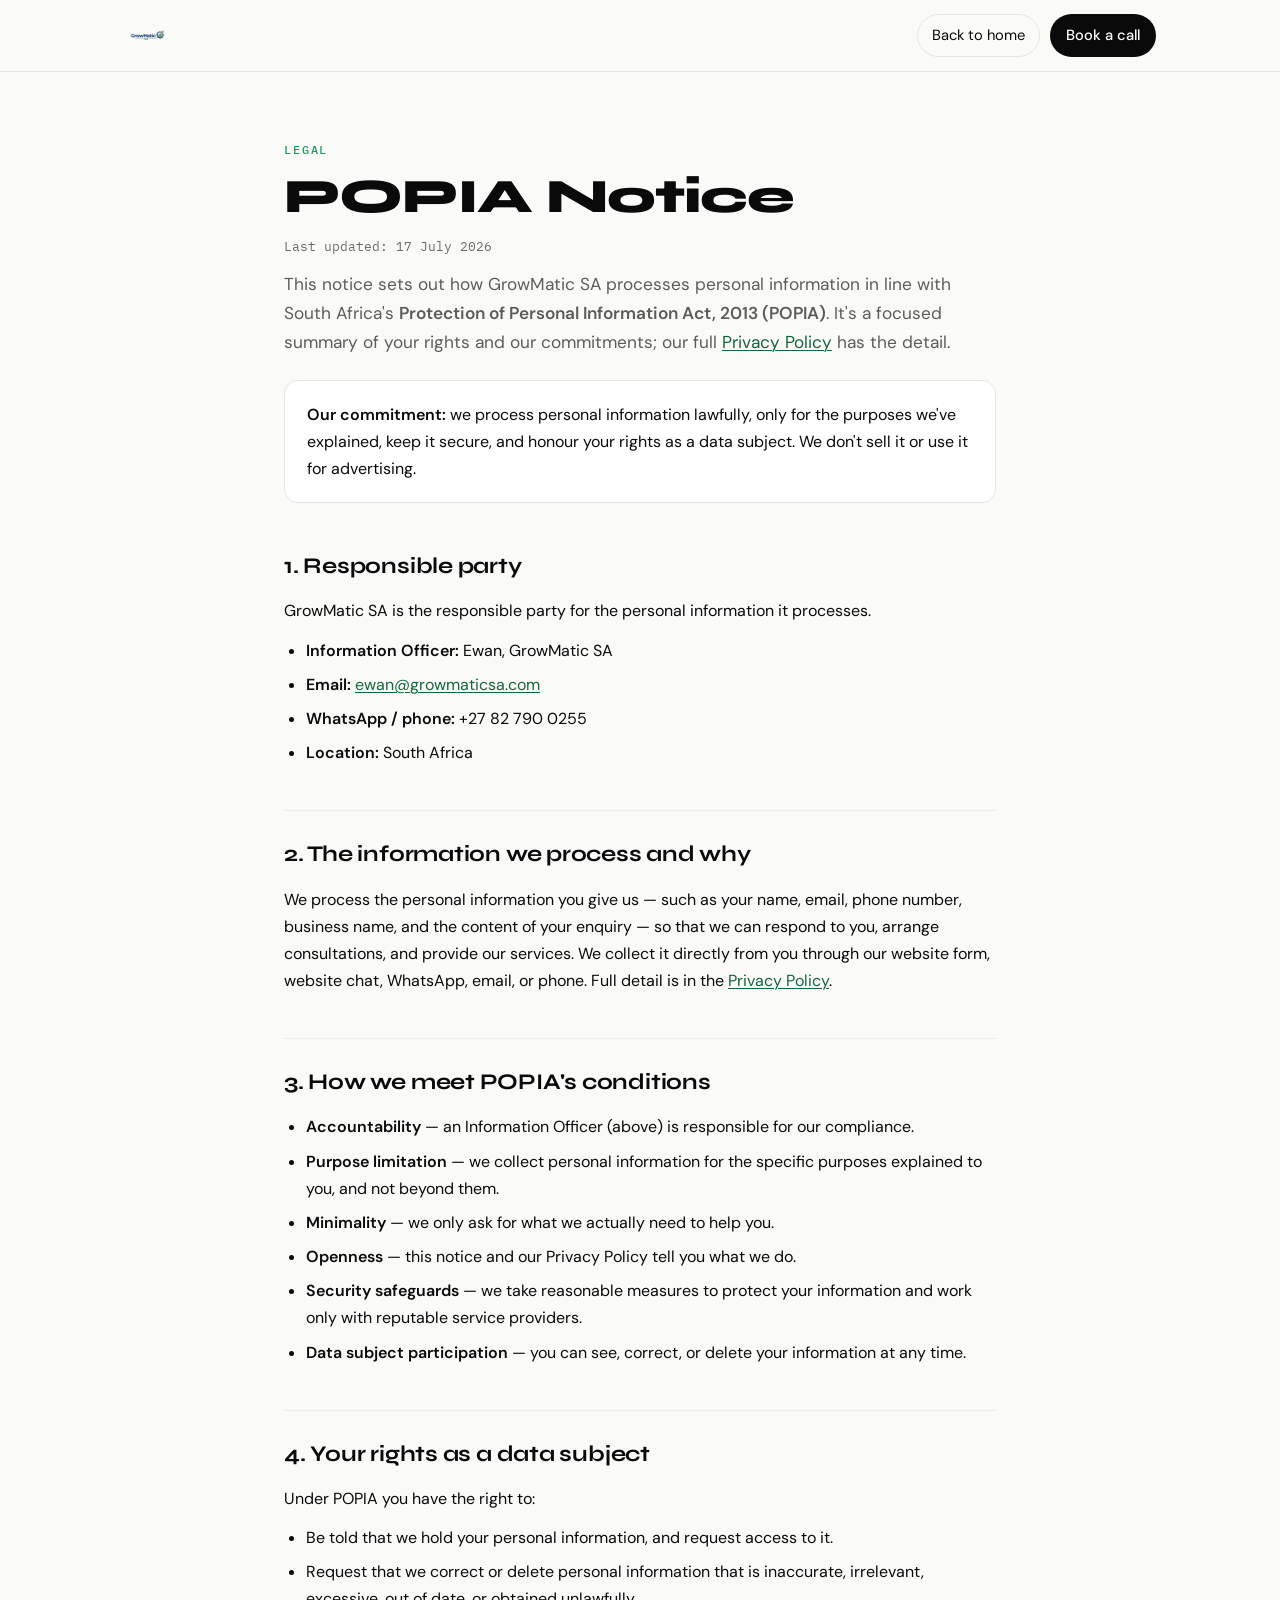
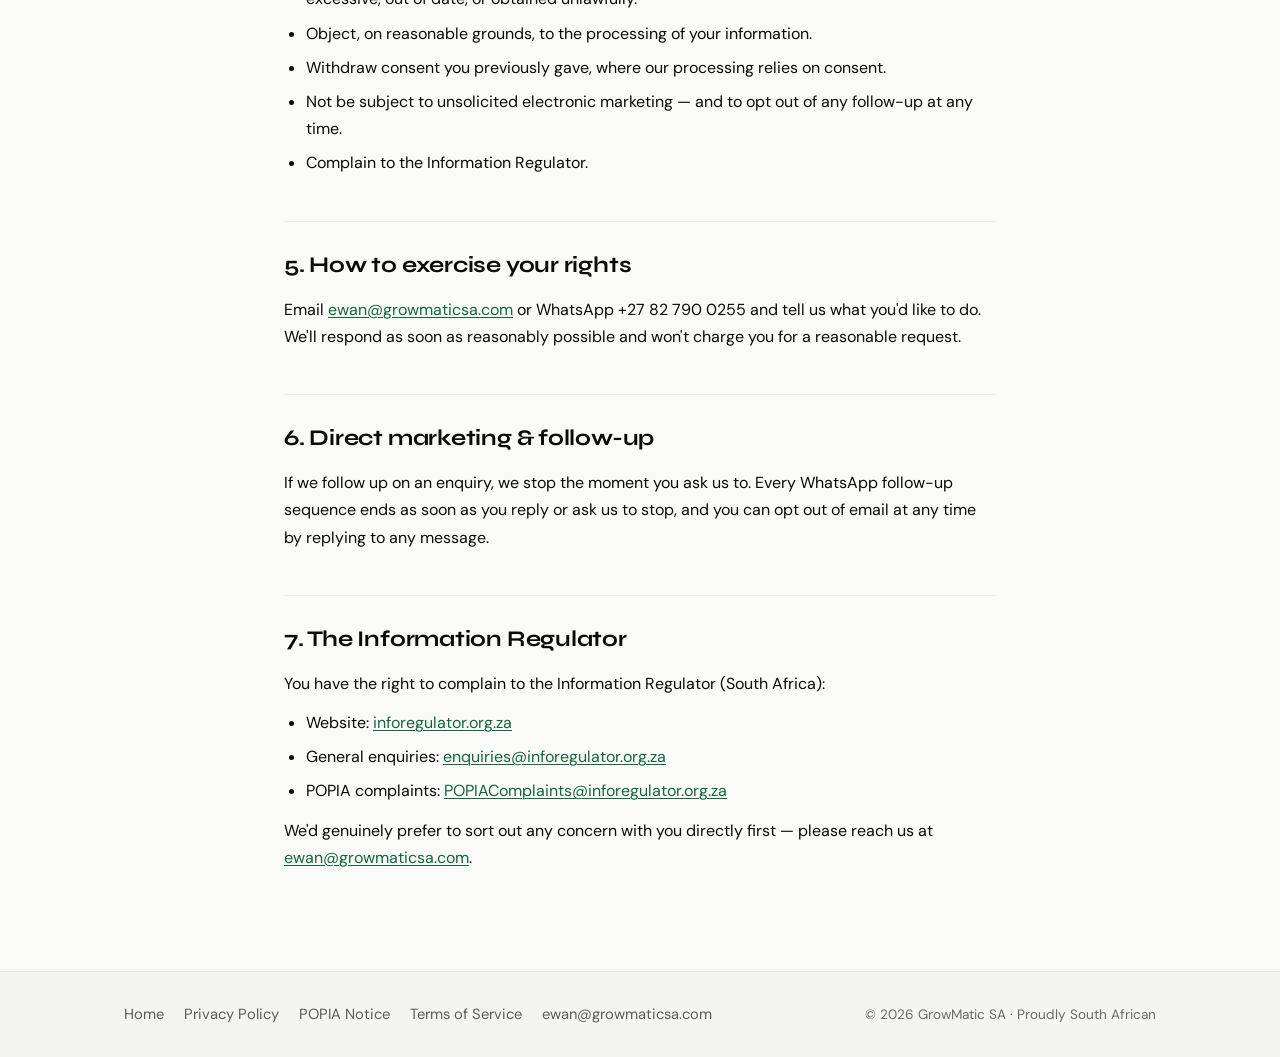
==== popia.html @ eb20b0fc "Add Privacy Policy, POPIA notice and Terms of Service pages The site collects personal information (" ====
<!DOCTYPE html>
<html lang="en">
<head>
<meta charset="utf-8">
<meta name="viewport" content="width=device-width, initial-scale=1">
<title>POPIA Notice | GrowMatic SA</title>
<meta name="description" content="GrowMatic SA's POPIA notice — how we comply with South Africa's Protection of Personal Information Act and the rights you have as a data subject.">
<link rel="icon" href="assets/logo.png">
<link rel="canonical" href="https://growmaticsa.com/popia.html">
<link rel="preconnect" href="https://fonts.googleapis.com">
<link rel="preconnect" href="https://fonts.gstatic.com" crossorigin="anonymous">
<link href="https://fonts.googleapis.com/css2?family=Syne:wght@700;800&family=DM+Sans:wght@300;400;500&family=IBM+Plex+Mono:wght@400;500&display=swap" rel="stylesheet">
<link rel="stylesheet" href="legal.css?v=20260717">
</head>
<body>

<nav class="legal-nav">
  <div class="legal-nav-inner">
    <a href="/" class="brand" aria-label="GrowMatic SA home"><img src="assets/logo-horizontal.png" alt="GrowMatic SA"></a>
    <div class="legal-nav-actions">
      <a href="/" class="btn-home">Back to home</a>
      <a href="https://wa.me/27827900255" class="btn-wa" target="_blank" rel="noopener noreferrer">Book a call</a>
    </div>
  </div>
</nav>

<main class="legal-doc">
  <p class="legal-eyebrow">Legal</p>
  <h1>POPIA Notice</h1>
  <p class="legal-meta">Last updated: 17 July 2026</p>
  <p class="legal-intro">This notice sets out how GrowMatic SA processes personal information in line with South Africa's <strong>Protection of Personal Information Act, 2013 (POPIA)</strong>. It's a focused summary of your rights and our commitments; our full <a href="privacy.html">Privacy Policy</a> has the detail.</p>

  <div class="legal-callout">
    <p><strong>Our commitment:</strong> we process personal information lawfully, only for the purposes we've explained, keep it secure, and honour your rights as a data subject. We don't sell it or use it for advertising.</p>
  </div>

  <h2>1. Responsible party</h2>
  <p>GrowMatic SA is the responsible party for the personal information it processes.</p>
  <ul>
    <li><strong>Information Officer:</strong> Ewan, GrowMatic SA</li>
    <li><strong>Email:</strong> <a href="mailto:ewan@growmaticsa.com">ewan@growmaticsa.com</a></li>
    <li><strong>WhatsApp / phone:</strong> +27 82 790 0255</li>
    <li><strong>Location:</strong> South Africa</li>
  </ul>

  <h2>2. The information we process and why</h2>
  <p>We process the personal information you give us — such as your name, email, phone number, business name, and the content of your enquiry — so that we can respond to you, arrange consultations, and provide our services. We collect it directly from you through our website form, website chat, WhatsApp, email, or phone. Full detail is in the <a href="privacy.html">Privacy Policy</a>.</p>

  <h2>3. How we meet POPIA's conditions</h2>
  <ul>
    <li><strong>Accountability</strong> — an Information Officer (above) is responsible for our compliance.</li>
    <li><strong>Purpose limitation</strong> — we collect personal information for the specific purposes explained to you, and not beyond them.</li>
    <li><strong>Minimality</strong> — we only ask for what we actually need to help you.</li>
    <li><strong>Openness</strong> — this notice and our Privacy Policy tell you what we do.</li>
    <li><strong>Security safeguards</strong> — we take reasonable measures to protect your information and work only with reputable service providers.</li>
    <li><strong>Data subject participation</strong> — you can see, correct, or delete your information at any time.</li>
  </ul>

  <h2>4. Your rights as a data subject</h2>
  <p>Under POPIA you have the right to:</p>
  <ul>
    <li>Be told that we hold your personal information, and request access to it.</li>
    <li>Request that we correct or delete personal information that is inaccurate, irrelevant, excessive, out of date, or obtained unlawfully.</li>
    <li>Object, on reasonable grounds, to the processing of your information.</li>
    <li>Withdraw consent you previously gave, where our processing relies on consent.</li>
    <li>Not be subject to unsolicited electronic marketing — and to opt out of any follow-up at any time.</li>
    <li>Complain to the Information Regulator.</li>
  </ul>

  <h2>5. How to exercise your rights</h2>
  <p>Email <a href="mailto:ewan@growmaticsa.com">ewan@growmaticsa.com</a> or WhatsApp +27 82 790 0255 and tell us what you'd like to do. We'll respond as soon as reasonably possible and won't charge you for a reasonable request.</p>

  <h2>6. Direct marketing &amp; follow-up</h2>
  <p>If we follow up on an enquiry, we stop the moment you ask us to. Every WhatsApp follow-up sequence ends as soon as you reply or ask us to stop, and you can opt out of email at any time by replying to any message.</p>

  <h2>7. The Information Regulator</h2>
  <p>You have the right to complain to the Information Regulator (South Africa):</p>
  <ul>
    <li>Website: <a href="https://inforegulator.org.za" target="_blank" rel="noopener noreferrer">inforegulator.org.za</a></li>
    <li>General enquiries: <a href="mailto:enquiries@inforegulator.org.za">enquiries@inforegulator.org.za</a></li>
    <li>POPIA complaints: <a href="mailto:POPIAComplaints@inforegulator.org.za">POPIAComplaints@inforegulator.org.za</a></li>
  </ul>
  <p>We'd genuinely prefer to sort out any concern with you directly first — please reach us at <a href="mailto:ewan@growmaticsa.com">ewan@growmaticsa.com</a>.</p>
</main>

<footer class="legal-footer">
  <div class="legal-footer-inner">
    <div class="legal-footer-links">
      <a href="/">Home</a>
      <a href="privacy.html">Privacy Policy</a>
      <a href="popia.html">POPIA Notice</a>
      <a href="terms.html">Terms of Service</a>
      <a href="mailto:ewan@growmaticsa.com">ewan@growmaticsa.com</a>
    </div>
    <div class="legal-footer-meta">© 2026 GrowMatic SA · Proudly South African</div>
  </div>
</footer>

</body>
</html>
---- legal.css ----
/* Shared styling for GrowMatic SA's legal pages (privacy, POPIA, terms).
   Self-contained on purpose: these pages don't load script.js, so nothing
   depends on the interactive homepage JS. Tokens and type mirror the main
   site (Syne display, DM Sans body, IBM Plex Mono labels, green accent) so
   the pages read as part of growmaticsa.com. The site is light-only, so
   these pages deliberately commit to the same single light treatment. */

:root {
  --bg: #fafaf8;
  --panel: #ffffff;
  --ink: #0a0a0a;
  --gray: #5c5c58;
  --gray-soft: #6b6b68;
  --green: #1f9d5c;
  --green-dark: #17794699;
  --green-ink: #14663b;
  --border: #e4e4e0;
  --border-soft: #eeeee9;
  --wrap: 760px;
}

* { box-sizing: border-box; }

html { scroll-behavior: smooth; }

body {
  margin: 0;
  background: var(--bg);
  color: var(--ink);
  font-family: 'DM Sans', -apple-system, BlinkMacSystemFont, 'Segoe UI', sans-serif;
  font-weight: 400;
  line-height: 1.7;
  -webkit-font-smoothing: antialiased;
  text-rendering: optimizeLegibility;
}

a { color: var(--green-ink); text-decoration: underline; text-underline-offset: 2px; text-decoration-thickness: 1px; }
a:hover { color: var(--green); }
a:focus-visible { outline: 2px solid var(--green); outline-offset: 2px; border-radius: 2px; }

/* ---- Top bar ---- */
.legal-nav {
  position: sticky; top: 0; z-index: 10;
  background: rgba(250, 250, 248, .88);
  backdrop-filter: saturate(140%) blur(10px);
  border-bottom: 1px solid var(--border);
}
.legal-nav-inner {
  max-width: 1080px; margin: 0 auto; padding: 14px 24px;
  display: flex; align-items: center; justify-content: space-between; gap: 16px;
}
.legal-nav-inner .brand img { height: 30px; display: block; }
.legal-nav-actions { display: flex; align-items: center; gap: 10px; }
.legal-nav-actions a { text-decoration: none; }
.btn-home {
  font-size: .92rem; color: var(--ink); padding: 8px 14px; border-radius: 999px;
  border: 1px solid var(--border);
}
.btn-home:hover { border-color: var(--ink); color: var(--ink); }
.btn-wa {
  font-size: .92rem; color: #fff; background: var(--ink); padding: 9px 16px; border-radius: 999px;
  font-weight: 500; transition: background .2s;
}
.btn-wa:hover { background: var(--green); color: #fff; }

/* ---- Document ---- */
.legal-doc { max-width: var(--wrap); margin: 0 auto; padding: 56px 24px 40px; }

.legal-eyebrow {
  font-family: 'IBM Plex Mono', ui-monospace, monospace;
  font-size: .72rem; letter-spacing: .16em; text-transform: uppercase;
  color: var(--green); font-weight: 500; margin: 0 0 14px;
}
.legal-doc h1 {
  font-family: 'Syne', sans-serif; font-weight: 800;
  font-size: clamp(2.1rem, 6vw, 3rem); line-height: 1.05; letter-spacing: -.02em;
  margin: 0 0 14px; text-wrap: balance;
}
.legal-meta {
  font-family: 'IBM Plex Mono', ui-monospace, monospace;
  font-size: .8rem; color: var(--gray-soft); margin: 0 0 8px;
}
.legal-intro { font-size: 1.08rem; color: var(--gray); margin: 18px 0 0; }

.legal-doc h2 {
  font-family: 'Syne', sans-serif; font-weight: 700;
  font-size: 1.4rem; letter-spacing: -.01em; margin: 44px 0 4px;
  padding-top: 24px; border-top: 1px solid var(--border-soft);
}
.legal-doc h2:first-of-type { border-top: none; padding-top: 0; }
.legal-doc h3 { font-size: 1.05rem; font-weight: 600; margin: 26px 0 6px; }
.legal-doc p { margin: 12px 0; }
.legal-doc ul { margin: 12px 0; padding-left: 22px; }
.legal-doc li { margin: 7px 0; }
.legal-doc strong { font-weight: 600; }

/* Contact / summary callout */
.legal-callout {
  background: var(--panel); border: 1px solid var(--border); border-radius: 14px;
  padding: 20px 22px; margin: 22px 0;
}
.legal-callout p:first-child { margin-top: 0; }
.legal-callout p:last-child { margin-bottom: 0; }

/* Data table */
.legal-table-wrap { overflow-x: auto; border: 1px solid var(--border); border-radius: 12px; margin: 18px 0; }
.legal-table { border-collapse: collapse; width: 100%; font-size: .95rem; background: var(--panel); }
.legal-table th, .legal-table td { text-align: left; padding: 12px 15px; border-bottom: 1px solid var(--border-soft); vertical-align: top; }
.legal-table thead th {
  font-family: 'IBM Plex Mono', ui-monospace, monospace; font-size: .72rem;
  letter-spacing: .06em; text-transform: uppercase; color: var(--gray-soft); font-weight: 500; background: #f4f4f0;
}
.legal-table tbody tr:last-child td { border-bottom: none; }

/* ---- Footer ---- */
.legal-footer { border-top: 1px solid var(--border); margin-top: 48px; background: #f4f4f0; }
.legal-footer-inner {
  max-width: 1080px; margin: 0 auto; padding: 30px 24px;
  display: flex; flex-wrap: wrap; gap: 14px 28px; align-items: center; justify-content: space-between;
}
.legal-footer-links { display: flex; flex-wrap: wrap; gap: 8px 20px; }
.legal-footer-links a { color: var(--gray); text-decoration: none; font-size: .92rem; }
.legal-footer-links a:hover { color: var(--ink); }
.legal-footer-meta { font-size: .85rem; color: var(--gray-soft); }

@media (max-width: 560px) {
  .legal-doc { padding-top: 40px; }
  .btn-home { display: none; }
}
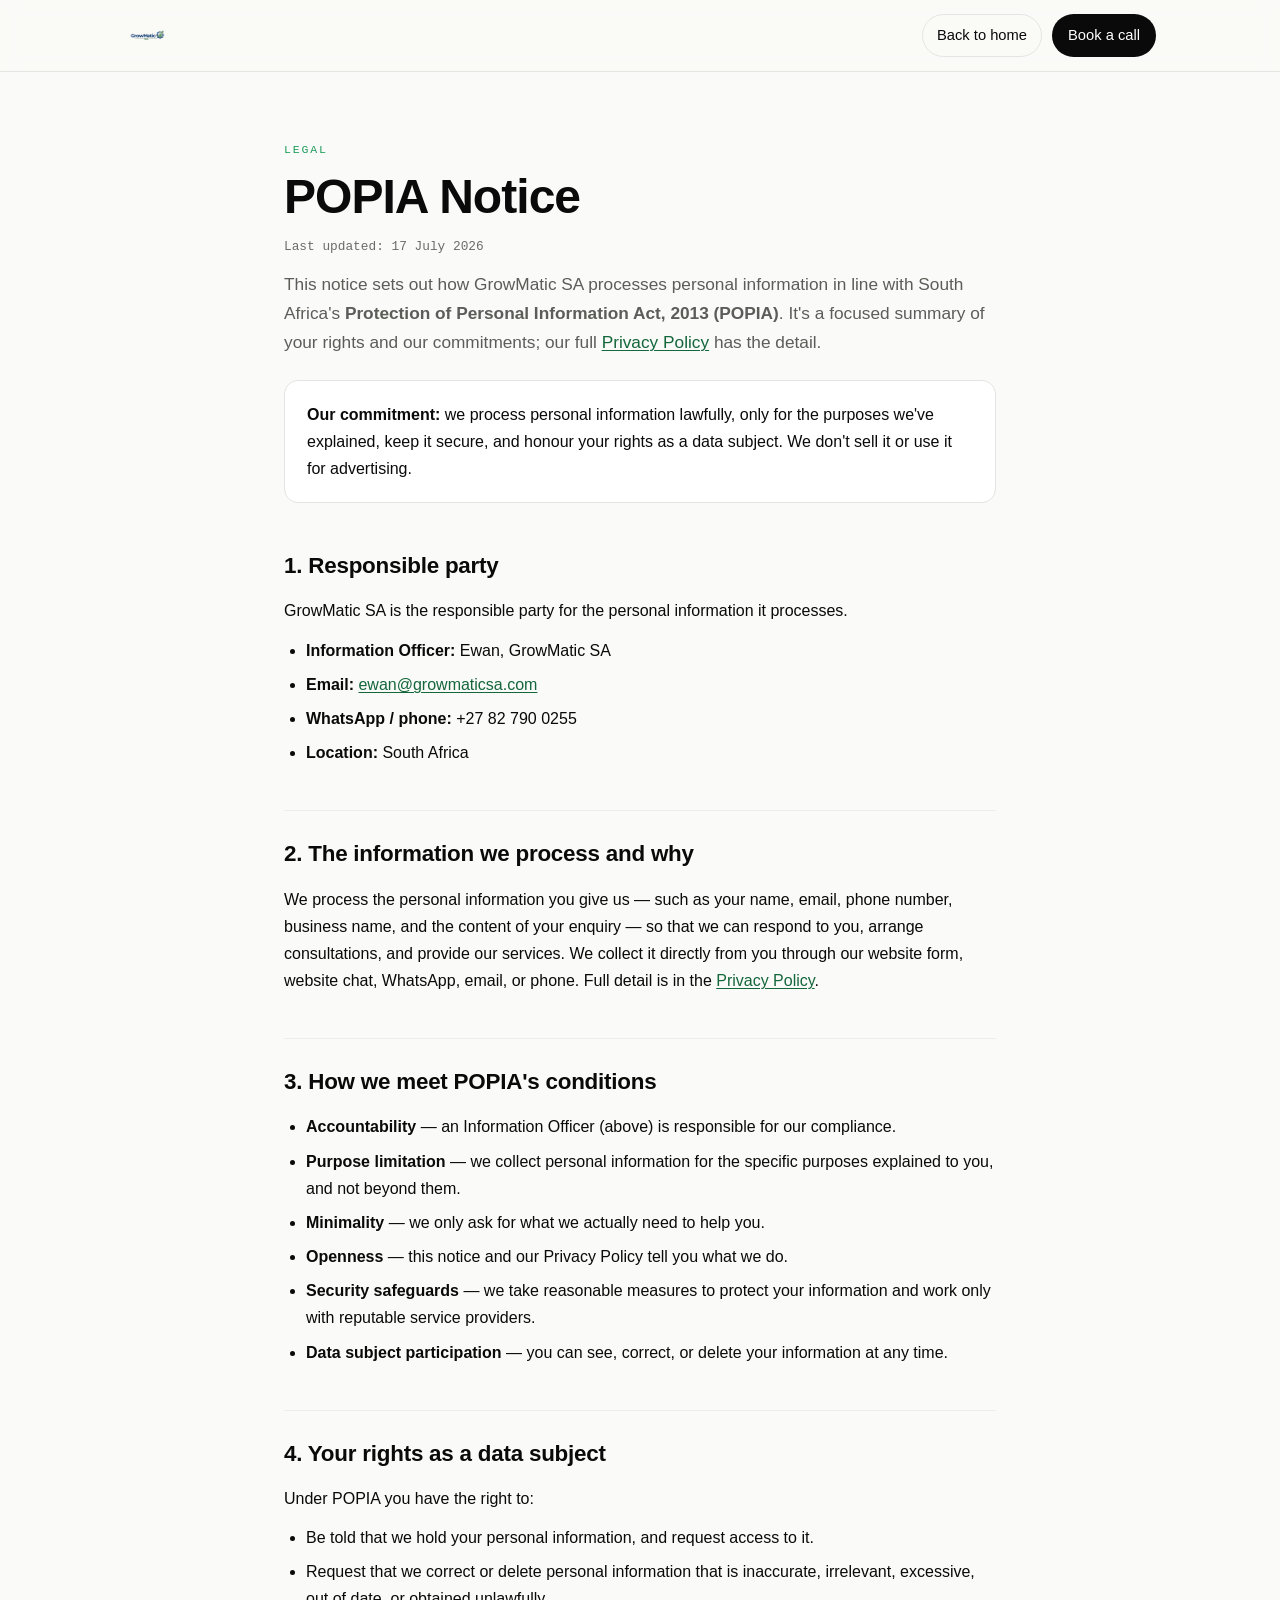
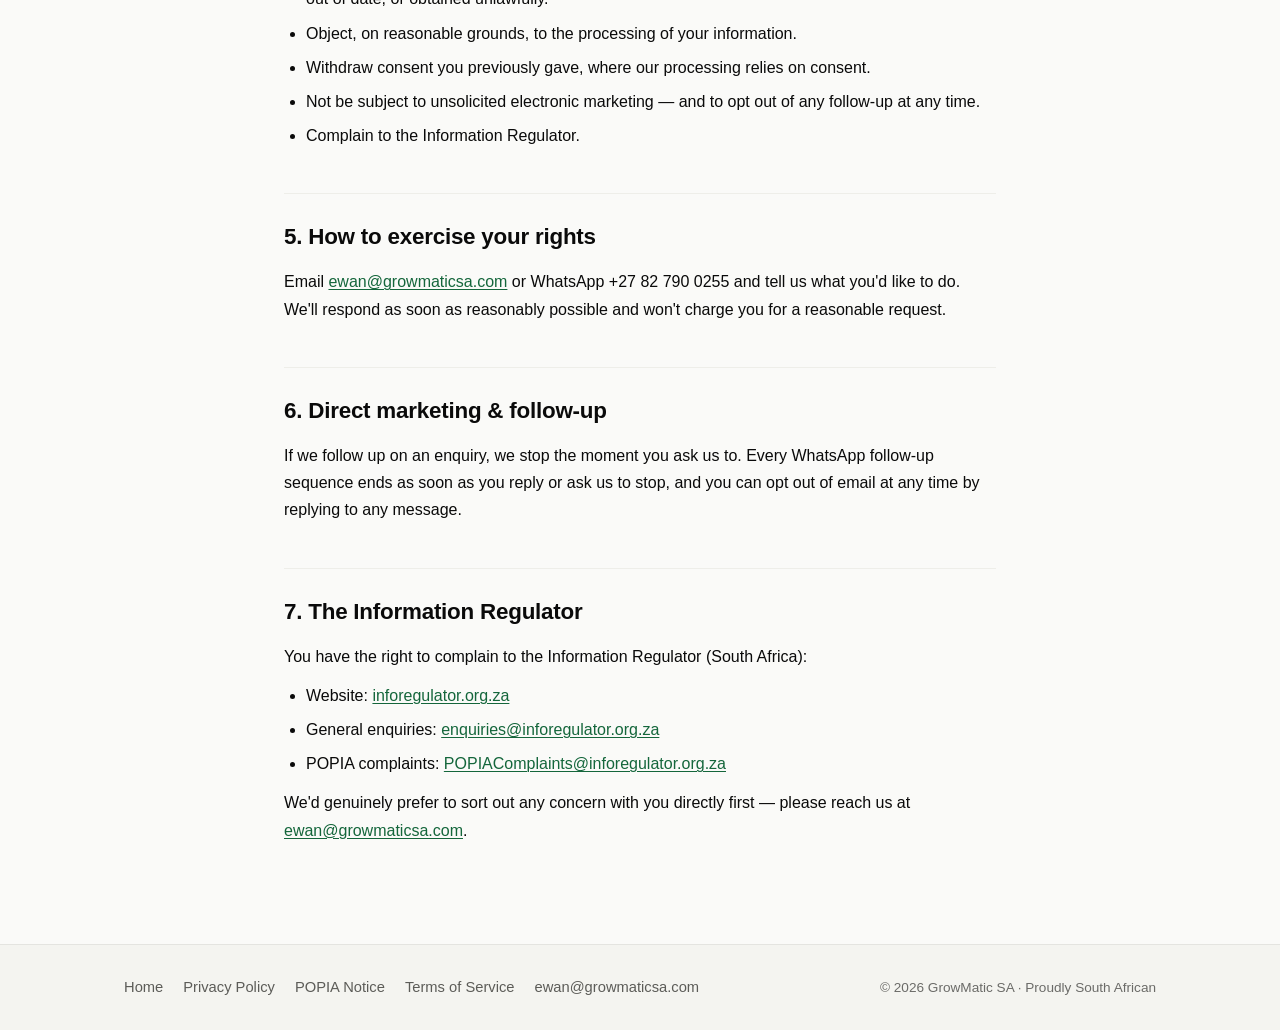
==== commit 797da020: "Self-host fonts and fix chat-teaser overlapping hero CTAs Self-hosting Syne/DM Sans/IBM Plex Mono (w" ====
--- a/popia.html
+++ b/popia.html
@@ -7,9 +7,6 @@
 <meta name="description" content="GrowMatic SA's POPIA notice — how we comply with South Africa's Protection of Personal Information Act and the rights you have as a data subject.">
 <link rel="icon" href="assets/logo.png">
 <link rel="canonical" href="https://growmaticsa.com/popia.html">
-<link rel="preconnect" href="https://fonts.googleapis.com">
-<link rel="preconnect" href="https://fonts.gstatic.com" crossorigin="anonymous">
-<link href="https://fonts.googleapis.com/css2?family=Syne:wght@700;800&family=DM+Sans:wght@300;400;500&family=IBM+Plex+Mono:wght@400;500&display=swap" rel="stylesheet">
 <link rel="stylesheet" href="legal.css?v=20260717">
 </head>
 <body>
